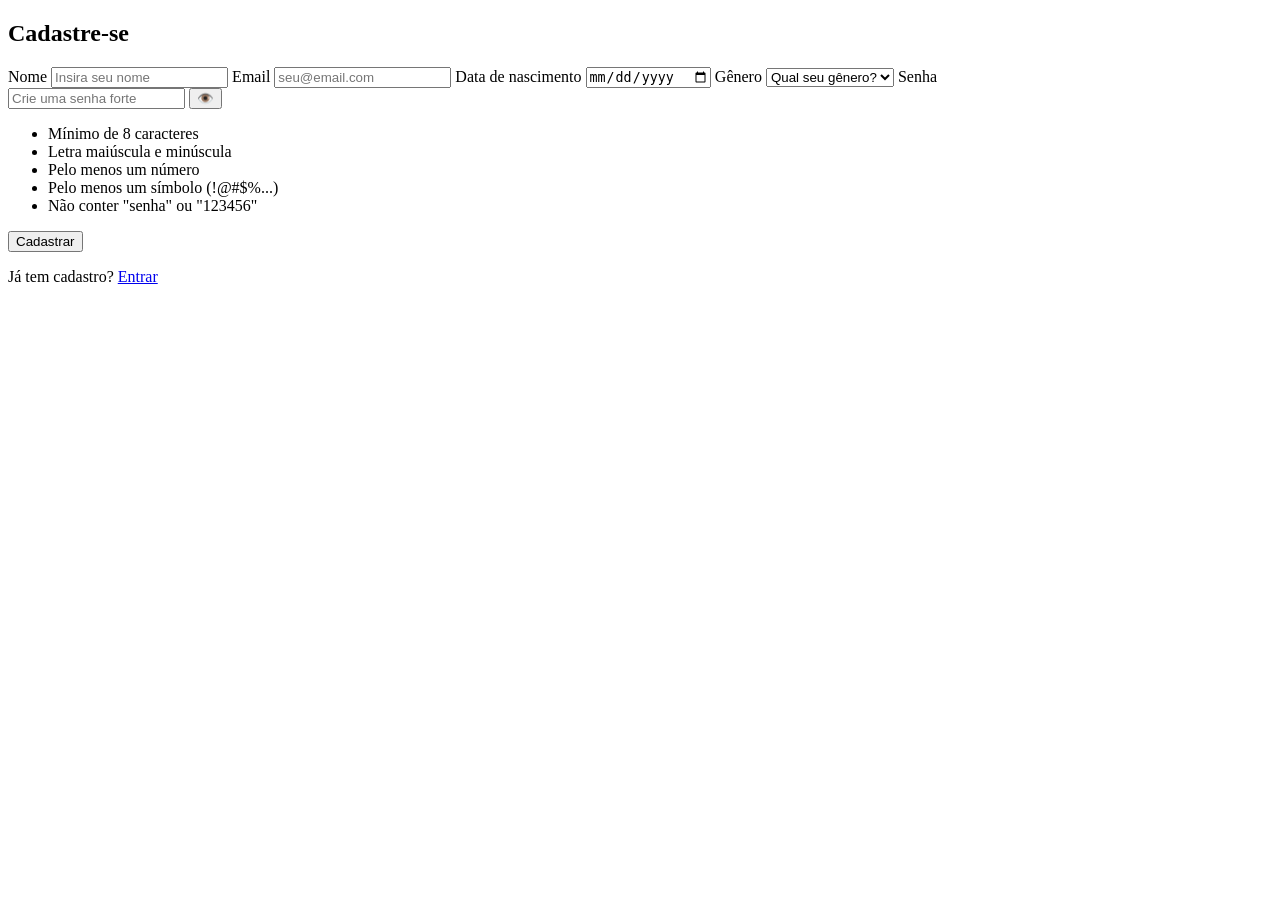
==== TarefasApi/wwwroot/index.html @ a7cb2f93 "feat: cria estrutura HTML unificada de autenticacao e tarefas" ====
<!DOCTYPE html>
<html lang="pt-br">

<head>
    <meta charset="UTF-8">
    <meta name="viewport" content="width=device-width, initial-scale=1.0">
    <title>Gerenciador de Tarefas</title>
    <link rel="stylesheet" href="style.css">
</head>

<body>
    <!-- TELA 1: CADASTRO E LOGIN -->
    <section id="tela-auth" class="container auth-single">
        <!-- CARD DE CADASTRO -->
        <div id="card-cadastro" class="card">
            <h1>Cadastre-se</h1>
            <form id="form-cadastro">
                <label for="cad-nome">Nome</label>
                <input type="text" id="cad-nome" placeholder="Insira seu nome" required>

                <label for="cad-email">Email</label>
                <input type="email" id="cad-email" placeholder="seu@email.com" required>

                <label for="cad-nascimento">Data de nascimento</label>
                <input type="date" id="cad-nascimento" required>

                <label for="cad-genero">Gênero</label>
                <select id="cad-genero" required>
                    <option value="" disabled selected>Qual seu gênero?</option>
                    <option value="Homem">Homem</option>
                    <option value="Mulher">Mulher</option>
                </select>

                <label for="cad-senha">Senha</label>
                <div class="campo-senha">
                    <input type="password" id="cad-senha" placeholder="Crie uma senha forte" minlength="8" required>
                    <button type="button" class="btn-olho" data-alvo="cad-senha" aria-label="Mostrar ou ocultar senha">👁️</button>
                </div>

                <ul class="requisitos-senha">
                    <li id="req-tamanho">Mínimo de 8 caracteres</li>
                    <li id="req-maiuscula">Letra maiúscula e minúscula</li>
                    <li id="req-numero">Pelo menos um número</li>
                    <li id="req-simbolo">Pelo menos um símbolo (!@#$%...)</li>
                    <li id="req-proibidas">Não conter "senha" ou "123456"</li>
                </ul>

                <button type="submit" class="btn-auth">Cadastrar</button>
            </form>

            <p class="troca-auth">
                Já tem cadastro? <a href="#" id="ir-para-login">Entrar</a>
            </p>
        </div>

        <!-- CARD DE LOGIN -->
        <div id="card-login" class="card" style="display: none;">
            <h2>Login</h2>
            <form id="form-login">
                <label for="login-email">Email</label>
                <input type="email" id="login-email" placeholder="seu@email.com" required>

                <label for="login-senha">Senha</label>
                <div class="campo-senha">
                    <input type="password" id="login-senha" placeholder="Sua senha" required>
                    <button type="button" class="btn-olho" data-alvo="login-senha" aria-label="Mostrar ou ocultar senha">👁️</button>
                </div>

                <button type="submit" class="btn-auth">Entrar</button>
            </form>

            <p class="troca-auth">
                Ainda não tem conta? <a href="#" id="ir-para-cadastro">Cadastre-se</a>
            </p>
        </div>
    </section>

    <!-- TELA 2: GERENCIADOR DE TAREFAS (USUÁRIO LOGADO) -->
    <section id="tela-app" class="container" style="display: none;">
        <header>
            <div>
                <h1>Minhas tarefas</h1>
                <p class="boas-vindas">Olá, <strong id="usuario-nome">Usuário</strong></p>
            </div>
            <div class="header-acoes">
                <span id="contador">0 pendentes</span>
                <button type="button" id="btn-sair" class="btn-sair">Sair</button>
            </div>
        </header>

        <!-- Formulário de adição de tarefas -->
        <form id="form-tarefa">
            <input type="text" id="titulo" placeholder="O que precisa ser feito?" required>

            <select id="prioridade">
                <option value="baixa">Prioridade: Baixa</option>
                <option value="media" selected>Prioridade: Média</option>
                <option value="alta">Prioridade: Alta</option>
            </select>

            <input type="date" id="prazo">
            <button type="submit" id="btn_submit">Adicionar</button>
        </form>

        <!-- Filtros -->
        <section class="filtros">
            <input type="text" id="busca" placeholder="Buscar tarefa...">

            <select id="filtro-status">
                <option value="todos">Status: Todos</option>
                <option value="a-fazer">A fazer</option>
                <option value="fazendo">Fazendo</option>
                <option value="feito">Feito</option>
            </select>

            <select id="filtro-prioridade">
                <option value="todas">Prioridade: Todas</option>
                <option value="baixa">Baixa</option>
                <option value="media">Média</option>
                <option value="alta">Alta</option>
            </select>
        </section>

        <main id="lista-tarefas"></main>
    </section>

    <script src="script.js"></script>
</body>

</html>
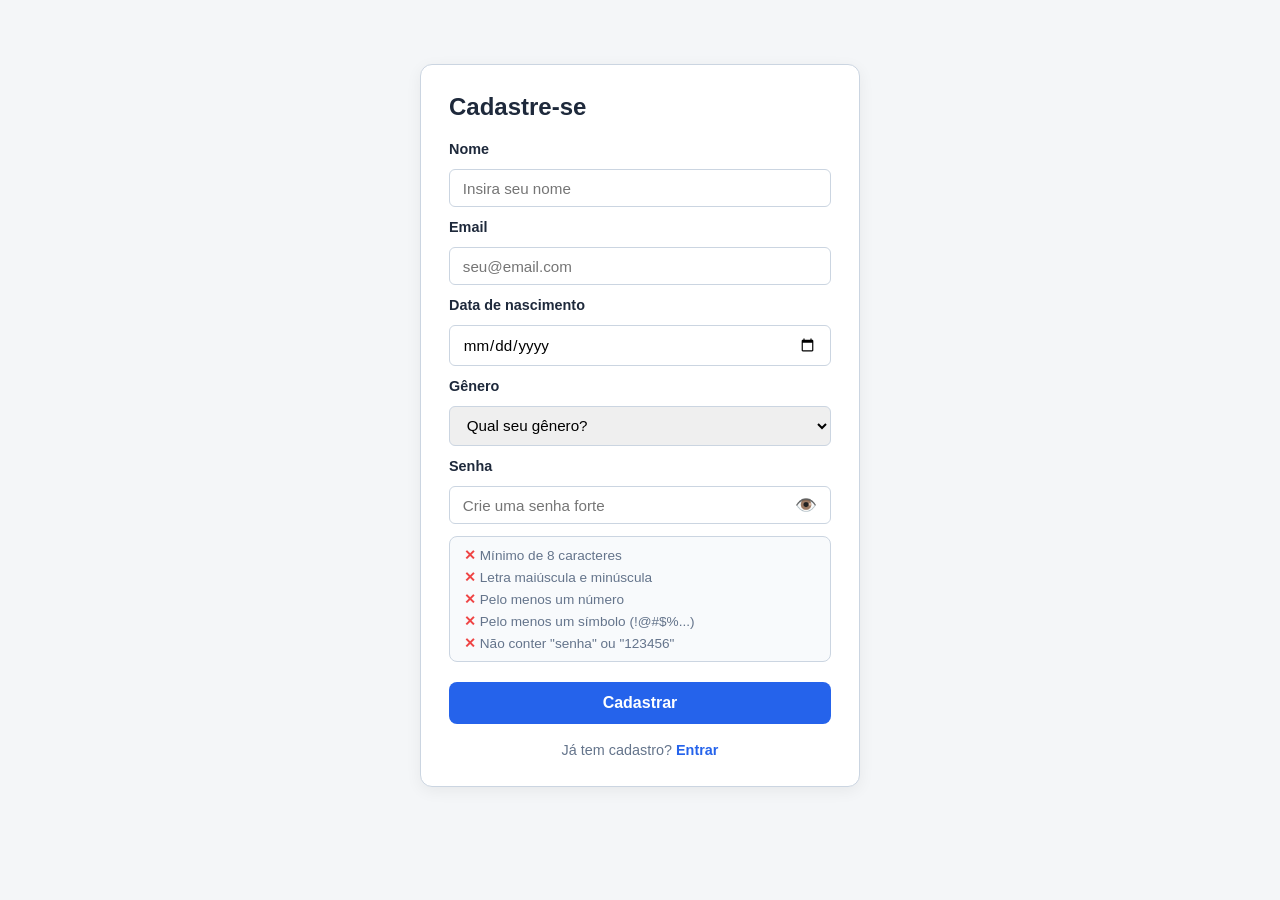
==== commit 2a0d8e90: "feat: adiciona tela e fluxo de recuperacao de senha" ====
--- a/TarefasApi/wwwroot/index.html
+++ b/TarefasApi/wwwroot/index.html
@@ -34,7 +34,8 @@
                 <label for="cad-senha">Senha</label>
                 <div class="campo-senha">
                     <input type="password" id="cad-senha" placeholder="Crie uma senha forte" minlength="8" required>
-                    <button type="button" class="btn-olho" data-alvo="cad-senha" aria-label="Mostrar ou ocultar senha">👁️</button>
+                    <button type="button" class="btn-olho" data-alvo="cad-senha"
+                        aria-label="Mostrar ou ocultar senha">👁️</button>
                 </div>
 
                 <ul class="requisitos-senha">
@@ -63,7 +64,8 @@
                 <label for="login-senha">Senha</label>
                 <div class="campo-senha">
                     <input type="password" id="login-senha" placeholder="Sua senha" required>
-                    <button type="button" class="btn-olho" data-alvo="login-senha" aria-label="Mostrar ou ocultar senha">👁️</button>
+                    <button type="button" class="btn-olho" data-alvo="login-senha"
+                        aria-label="Mostrar ou ocultar senha">👁️</button>
                 </div>
 
                 <button type="submit" class="btn-auth">Entrar</button>
@@ -71,6 +73,41 @@
 
             <p class="troca-auth">
                 Ainda não tem conta? <a href="#" id="ir-para-cadastro">Cadastre-se</a>
+            </p>
+            <p class="troca-auth">
+                <a href="#" id="ir-para-recuperar">Esqueci minha senha</a>
+            </p>
+        </div>
+
+        <!-- CARD DE RECUPERAR SENHA -->
+        <div id="card-recuperar" class="card" style="display: none;">
+            <h2>Recuperar Senha</h2>
+
+            <form id="form-esqueci-senha">
+                <label for="rec-email">Email cadastrado</label>
+                <input type="email" id="rec-email" placeholder="seu@email.com" required>
+                <button type="submit" class="btn-auth">Gerar código</button>
+            </form>
+
+            <form id="form-redefinir-senha" style="display: none;">
+                <p id="aviso-codigo"></p>
+
+                <label for="rec-codigo">Código de 6 dígitos</label>
+                <input type="text" id="rec-codigo" placeholder="000000" maxlength="6" required>
+
+                <label for="rec-nova-senha">Nova senha</label>
+                <div class="campo-senha">
+                    <input type="password" id="rec-nova-senha" placeholder="Crie uma senha forte" minlength="8"
+                        required>
+                    <button type="button" class="btn-olho" data-alvo="rec-nova-senha"
+                        aria-label="Mostrar ou ocultar senha">👁️</button>
+                </div>
+
+                <button type="submit" class="btn-auth">Salvar nova senha</button>
+            </form>
+
+            <p class="troca-auth">
+                Lembrou a senha? <a href="#" id="voltar-para-login">Voltar para o login</a>
             </p>
         </div>
     </section>
--- a/TarefasApi/wwwroot/style.css
+++ b/TarefasApi/wwwroot/style.css
@@ -0,0 +1,359 @@
+/* 1. Reset e Variáveis */
+* {
+  margin: 0;
+  padding: 0;
+  box-sizing: border-box;
+  font-family: -apple-system, BlinkMacSystemFont, "Segoe UI", Roboto, sans-serif;
+}
+
+:root {
+  --bg-pagina: #f4f6f8;
+  --bg-card: #ffffff;
+  --texto-principal: #1e293b;
+  --texto-secundario: #64748b;
+  --borda: #cbd5e1;
+  --primaria: #2563eb;
+  --primaria-hover: #1d4ed8;
+  --sucesso: #10b981;
+  --sucesso-hover: #059669;
+
+  /* Cores de prioridade e alerta */
+  --alta: #ef4444;
+  --media: #f59e0b;
+  --baixa: #10b981;
+}
+
+body {
+  background-color: var(--bg-pagina);
+  color: var(--texto-principal);
+  min-height: 100vh;
+  padding: 2rem 1rem;
+}
+
+.container {
+  max-width: 800px;
+  margin: 0 auto;
+}
+
+/* 2. Tela de Cadastro e Login */
+.auth-single {
+  max-width: 440px;
+  margin: 2rem auto;
+}
+
+.card {
+  background-color: var(--bg-card);
+  border: 1px solid var(--borda);
+  border-radius: 12px;
+  padding: 28px;
+  box-shadow: 0 4px 16px rgba(0, 0, 0, 0.06);
+}
+
+.card h1,
+.card h2 {
+  font-size: 1.5rem;
+  margin-bottom: 20px;
+  color: var(--texto-principal);
+}
+
+#form-cadastro,
+#form-login {
+  display: flex;
+  flex-direction: column;
+  gap: 12px;
+}
+
+#form-cadastro label,
+#form-login label {
+  font-size: 0.9rem;
+  color: var(--texto-principal);
+  font-weight: 600;
+}
+
+.campo-senha {
+  position: relative;
+  display: flex;
+  align-items: center;
+}
+
+.campo-senha input {
+  width: 100%;
+  padding-right: 44px;
+}
+
+.btn-olho {
+  position: absolute;
+  right: 8px;
+  background: transparent;
+  border: none;
+  padding: 4px 6px;
+  font-size: 1.1rem;
+  cursor: pointer;
+}
+
+.requisitos-senha {
+  list-style: none;
+  background-color: #f8fafc;
+  border: 1px solid var(--borda);
+  border-radius: 8px;
+  padding: 10px 14px;
+  display: flex;
+  flex-direction: column;
+  gap: 6px;
+  font-size: 0.85rem;
+  color: var(--texto-secundario);
+}
+
+.requisitos-senha li::before {
+  content: "✕ ";
+  color: var(--alta);
+  font-weight: bold;
+}
+
+.requisitos-senha li.valido {
+  color: var(--sucesso-hover);
+  font-weight: 500;
+}
+
+.requisitos-senha li.valido::before {
+  content: "✓ ";
+  color: var(--sucesso);
+}
+
+.btn-auth {
+  margin-top: 8px;
+  padding: 12px;
+  border: none;
+  border-radius: 8px;
+  background-color: var(--primaria);
+  color: #ffffff;
+  font-weight: 700;
+  font-size: 1rem;
+  cursor: pointer;
+  transition: background 0.2s;
+}
+
+.btn-auth:hover {
+  background-color: var(--primaria-hover);
+}
+
+.troca-auth {
+  margin-top: 18px;
+  text-align: center;
+  font-size: 0.9rem;
+  color: var(--texto-secundario);
+}
+
+.troca-auth a {
+  color: var(--primaria);
+  font-weight: 600;
+  text-decoration: none;
+}
+
+.troca-auth a:hover {
+  text-decoration: underline;
+}
+
+/* 3. Cabeçalho do App */
+header {
+  display: flex;
+  justify-content: space-between;
+  align-items: center;
+  margin-bottom: 1.5rem;
+  gap: 1rem;
+}
+
+header h1 {
+  font-size: 1.75rem;
+}
+
+.boas-vindas {
+  font-size: 0.9rem;
+  color: var(--texto-secundario);
+  margin-top: 0.2rem;
+}
+
+.header-acoes {
+  display: flex;
+  align-items: center;
+  gap: 0.75rem;
+}
+
+#contador {
+  background-color: #e2e8f0;
+  color: var(--texto-principal);
+  padding: 0.35rem 0.75rem;
+  border-radius: 999px;
+  font-size: 0.875rem;
+  font-weight: 600;
+}
+
+.btn-sair {
+  background-color: #fee2e2;
+  color: #dc2626;
+  border: 1px solid #fecaca;
+  padding: 0.4rem 0.85rem;
+  border-radius: 6px;
+  font-weight: 600;
+  cursor: pointer;
+  transition: background 0.2s;
+}
+
+.btn-sair:hover {
+  background-color: #fecaca;
+}
+
+/* 4. Formulário e Barra de Filtros */
+#form-tarefa,
+.filtros {
+  display: flex;
+  gap: 0.75rem;
+  background-color: var(--bg-card);
+  padding: 1rem;
+  border-radius: 8px;
+  box-shadow: 0 1px 3px rgba(0, 0, 0, 0.08);
+  margin-bottom: 1rem;
+  flex-wrap: wrap;
+}
+
+input,
+select,
+button {
+  padding: 0.6rem 0.8rem;
+  border: 1px solid var(--borda);
+  border-radius: 6px;
+  font-size: 0.95rem;
+  outline: none;
+}
+
+input:focus,
+select:focus {
+  border-color: var(--primaria);
+}
+
+#titulo,
+#busca {
+  flex: 1;
+  min-width: 200px;
+}
+
+#btn_submit {
+  background-color: var(--primaria);
+  color: #fff;
+  border: none;
+  font-weight: 600;
+  cursor: pointer;
+  transition: background 0.2s;
+}
+
+#btn_submit:hover {
+  background-color: var(--primaria-hover);
+}
+
+/* 5. Lista e Cards de Tarefas */
+#lista-tarefas {
+  display: flex;
+  flex-direction: column;
+  gap: 0.75rem;
+  margin-top: 1.5rem;
+}
+
+.tarefa-card {
+  display: flex;
+  justify-content: space-between;
+  align-items: center;
+  background-color: var(--bg-card);
+  padding: 1rem 1.25rem;
+  border-radius: 8px;
+  box-shadow: 0 1px 3px rgba(0, 0, 0, 0.08);
+  border-left: 5px solid var(--borda);
+  gap: 1rem;
+}
+
+.tarefa-card.prioridade-alta { border-left-color: var(--alta); }
+.tarefa-card.prioridade-media { border-left-color: var(--media); }
+.tarefa-card.prioridade-baixa { border-left-color: var(--baixa); }
+
+.tarefa-info h3 {
+  font-size: 1.05rem;
+  margin-bottom: 0.35rem;
+}
+
+.tarefa-meta {
+  display: flex;
+  gap: 0.75rem;
+  font-size: 0.82rem;
+  color: var(--texto-secundario);
+  align-items: center;
+}
+
+.badge {
+  padding: 0.15rem 0.5rem;
+  border-radius: 4px;
+  font-weight: 600;
+  font-size: 0.75rem;
+  text-transform: uppercase;
+}
+
+.badge-status { background-color: #e2e8f0; color: #334155; }
+.badge-atrasada { background-color: #fee2e2; color: #b91c1c; }
+
+.tarefa-card.status-feito {
+  opacity: 0.65;
+}
+
+.tarefa-card.status-feito .tarefa-info h3 {
+  text-decoration: line-through;
+}
+
+.tarefa-acoes {
+  display: flex;
+  gap: 0.5rem;
+}
+
+.btn-acao {
+  padding: 0.4rem 0.75rem;
+  font-size: 0.85rem;
+  cursor: pointer;
+  background-color: #f1f5f9;
+  color: var(--texto-principal);
+  font-weight: 500;
+}
+
+.btn-acao:hover {
+  background-color: #e2e8f0;
+}
+
+.btn-excluir {
+  color: #dc2626;
+  background-color: #fef2f2;
+  border-color: #fecaca;
+}
+
+.btn-excluir:hover {
+  background-color: #fee2e2;
+}
+
+.vazio {
+  text-align: center;
+  color: var(--texto-secundario);
+  padding: 2rem;
+}
+
+/* 6. Responsividade */
+@media (max-width: 600px) {
+  header {
+    flex-direction: column;
+    align-items: flex-start;
+  }
+
+  .tarefa-card {
+    flex-direction: column;
+    align-items: flex-start;
+  }
+
+  .tarefa-acoes {
+    width: 100%;
+    justify-content: flex-end;
+  }
+}
